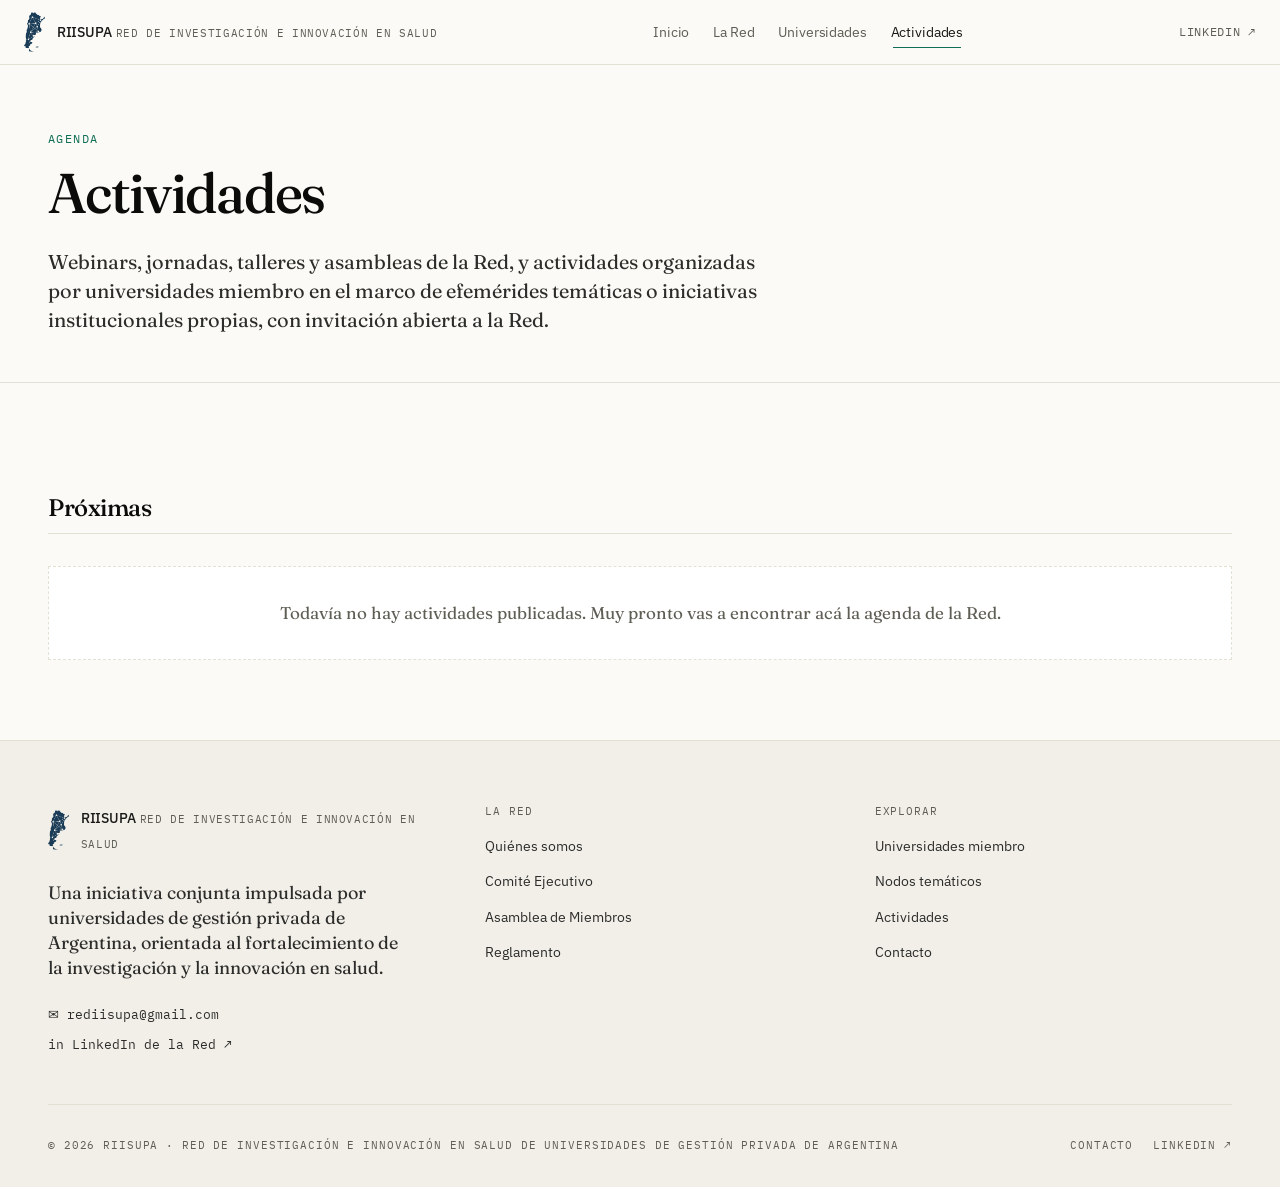
==== eventos.html @ 46e6772f "Portal de visibilidad: contenido real de la Red (nov. 2026) Aplica el documento "Web de RIISUPA" y l" ====
<!doctype html>
<html lang="es-AR">
<head>
  <meta charset="UTF-8" />
  <meta name="viewport" content="width=device-width, initial-scale=1.0" />
  <link rel="icon" type="image/svg+xml" href="favicon.svg" />
  <meta name="theme-color" content="#0C447C" />
  <title>Actividades · RIISUPA</title>
  <meta name="description" content="Agenda de RIISUPA: webinars, jornadas, talleres y asambleas de la Red, y efemérides e iniciativas institucionales de las universidades miembro." />

  <meta property="og:type" content="website" />
  <meta property="og:title" content="Actividades · RIISUPA" />
  <meta property="og:description" content="Agenda de RIISUPA: webinars, jornadas, talleres y asambleas de la Red, y efemérides e iniciativas institucionales de las universidades miembro." />
  <meta property="og:locale" content="es_AR" />
  <meta property="og:site_name" content="RIISUPA" />

  <meta name="twitter:card" content="summary" />
  <meta name="twitter:title" content="Actividades · RIISUPA" />
  <meta name="twitter:description" content="Agenda de RIISUPA: webinars, jornadas, talleres y asambleas de la Red, y efemérides e iniciativas institucionales de las universidades miembro." />

  <link rel="stylesheet" href="https://fonts.googleapis.com/css2?family=Fraunces:ital,opsz,wght@0,9..144,400;0,9..144,500;0,9..144,600;1,9..144,400&family=IBM+Plex+Mono:wght@400;500&family=IBM+Plex+Sans:ital,wght@0,400;0,500;0,600;1,400&display=swap" />
  <link rel="stylesheet" href="assets/css/riisupa.css" />
</head>
<body>

  <a href="#main" class="skip-link">Saltar al contenido principal</a>

  <div data-slot="header"></div>

  <main id="main">

    <header class="page-header">
      <div class="container">
        <p class="eyebrow">Agenda</p>
        <h1 class="display-lg text-balance">Actividades</h1>
        <p class="lead">
          Webinars, jornadas, talleres y asambleas de la Red, y actividades organizadas por universidades miembro en el marco de efemérides temáticas o iniciativas institucionales propias, con invitación abierta a la Red.
        </p>
      </div>
    </header>

    <section class="filters" id="filtros-bloque" hidden>
      <div class="container">
        <form id="filtros-eventos" style="--filter-count: 3;" class="filters-inner" onsubmit="event.preventDefault();" role="search" aria-label="Filtrar actividades">
          <div class="filter-field">
            <label for="busqueda">Buscar por título o palabra clave</label>
            <input type="search" id="busqueda" name="busqueda" placeholder="Ej.: salud mental, jornada..." autocomplete="off" />
          </div>
          <div class="filter-field">
            <label for="tipo">Tipo</label>
            <select id="tipo" name="tipo">
              <option value="">Todos</option>
            </select>
          </div>
          <div class="filter-field">
            <label for="modalidad">Modalidad</label>
            <select id="modalidad" name="modalidad">
              <option value="">Todas</option>
            </select>
          </div>
          <button type="button" id="reset-filtros" class="filter-reset">Limpiar</button>
        </form>
      </div>
    </section>

    <section class="section" style="padding-top: 2rem; border-bottom: 0;">
      <div class="container">
        <p class="results-meta" id="resultados-meta"></p>

        <div id="seccion-proximos">
          <div class="section-divider-eventos">
            <h2>Próximas</h2>
          </div>
          <div id="resultados-proximos" style="display: flex; flex-direction: column; gap: 1rem;"></div>
        </div>

        <div id="seccion-pasados" style="margin-top: 4rem;" hidden>
          <div class="section-divider-eventos">
            <h2>Archivo</h2>
            <span class="metadata">Actividades realizadas</span>
          </div>
          <div id="resultados-pasados" style="display: flex; flex-direction: column; gap: 1rem;"></div>
        </div>
      </div>
    </section>

  </main>

  <div data-slot="footer"></div>

  <script src="assets/js/data.js"></script>
  <script src="assets/js/riisupa.js"></script>
  <script>
    RIISUPA_UI.mount('eventos');

    const { escapeHTML, normalize, getUniversidad } = RIISUPA.helpers;
    const eventos = [...RIISUPA.eventos];
    const ahora = new Date();
    const linkStyle = 'font-family: var(--font-mono); font-size: 0.75rem; text-transform: uppercase; letter-spacing: 0.06em; color: var(--primary-800);';

    /* Opciones de filtros a partir de los datos cargados */
    function llenarSelect(id, valores, labels) {
      const select = document.getElementById(id);
      [...new Set(valores.filter(Boolean))].forEach(v => {
        const opt = document.createElement('option');
        opt.value = v;
        opt.textContent = labels[v] || v;
        select.appendChild(opt);
      });
    }
    llenarSelect('tipo', eventos.map(e => e.tipo), RIISUPA.tipoEventoLabels);
    llenarSelect('modalidad', eventos.map(e => e.modalidad), RIISUPA.modalidadLabels);

    function renderEvento(e, esPasado) {
      const f = RIISUPA_UI.partesFecha(e.fechaInicio);
      const organizador = e.organizador ? getUniversidad(e.organizador) : null;

      let badgeDias = '';
      if (!esPasado) {
        const dias = RIISUPA_UI.diasHasta(e.fechaInicio);
        const label = dias <= 0 ? 'Hoy' : dias === 1 ? 'Mañana' : `en ${dias} días`;
        badgeDias = `<span class="dias-restantes ${dias <= 14 ? 'urgente' : ''}">${label}</span>`;
      }

      const acciones = [];
      if (!esPasado && e.linkInscripcion) acciones.push(`<a href="${e.linkInscripcion}" target="_blank" rel="noopener" style="${linkStyle}">Inscribirse ↗</a>`);
      if (esPasado && e.linkVideo) acciones.push(`<a href="${e.linkVideo}" target="_blank" rel="noopener" style="${linkStyle}">Ver grabación ↗</a>`);
      if (esPasado && e.linkMateriales) acciones.push(`<a href="${e.linkMateriales}" target="_blank" rel="noopener" style="${linkStyle}">Materiales ↗</a>`);

      return `
        <article class="evento-card" id="${e.id}">
          <div class="evento-fecha-block ${esPasado ? 'pasado' : ''}">
            <div class="evento-fecha-dia">${f.dia}</div>
            <div class="evento-fecha-mes">${f.mes}</div>
            <div class="evento-fecha-anio">${f.anio}</div>
          </div>
          <div>
            <div class="evento-body-head">
              <span class="tag tag-primary">${RIISUPA.tipoEventoLabels[e.tipo] || escapeHTML(e.tipo)}</span>
              ${e.modalidad ? `<span class="tag">${RIISUPA.modalidadLabels[e.modalidad] || escapeHTML(e.modalidad)}</span>` : ''}
              ${!esPasado && e.estado === 'confirmado' ? '<span class="tag tag-accent">Confirmado</span>' : ''}
              ${badgeDias}
            </div>
            <h3 class="evento-titulo">${escapeHTML(e.titulo)}</h3>
            ${e.resumen ? `<p class="evento-resumen">${escapeHTML(e.resumen)}</p>` : ''}
            <div class="evento-meta">
              <span class="evento-meta-item">${RIISUPA_UI.formatoFechaHora(e.fechaInicio)}</span>
              ${e.duracionMinutos ? `<span class="evento-meta-item">${e.duracionMinutos} minutos</span>` : ''}
              ${e.ubicacion ? `<span class="evento-meta-item">${escapeHTML(e.ubicacion)}</span>` : ''}
              ${organizador ? `<span class="evento-meta-item">Organiza: ${escapeHTML(organizador.sigla)}</span>` : ''}
              ${acciones.length ? `<span style="margin-left: auto;">${acciones.join(' · ')}</span>` : ''}
            </div>
          </div>
        </article>
      `;
    }

    function filtrar(datos, state) {
      return datos.filter(e => {
        if (state.busqueda) {
          const q = normalize(state.busqueda);
          if (!normalize(e.titulo + ' ' + (e.resumen || '')).includes(q)) return false;
        }
        if (state.tipo && e.tipo !== state.tipo) return false;
        if (state.modalidad && e.modalidad !== state.modalidad) return false;
        return true;
      });
    }

    function renderAll(filtrados) {
      const porFecha = (a, b) => RIISUPA_UI.parseFecha(a.fechaInicio) - RIISUPA_UI.parseFecha(b.fechaInicio);
      const proximos = filtrados.filter(e => RIISUPA_UI.esProximo(e, ahora)).sort(porFecha);
      const pasados = filtrados.filter(e => !RIISUPA_UI.esProximo(e, ahora) && e.estado !== 'cancelado').sort((a, b) => porFecha(b, a));

      const vacio = eventos.length === 0
        ? 'Todavía no hay actividades publicadas. Muy pronto vas a encontrar acá la agenda de la Red.'
        : 'No hay actividades próximas que coincidan con la búsqueda.';
      document.getElementById('resultados-proximos').innerHTML = proximos.length
        ? proximos.map(e => renderEvento(e, false)).join('')
        : `<p class="lista-vacia">${vacio}</p>`;

      document.getElementById('resultados-pasados').innerHTML = pasados.map(e => renderEvento(e, true)).join('');
      document.getElementById('seccion-pasados').hidden = pasados.length === 0;

      document.getElementById('resultados-meta').innerHTML = eventos.length
        ? `<strong>${proximos.length}</strong> próximas · <strong>${pasados.length}</strong> en archivo`
        : '';
    }

    /* Los filtros solo se muestran cuando hay actividades cargadas */
    document.getElementById('filtros-bloque').hidden = eventos.length === 0;

    const selects = document.querySelectorAll('#filtros-eventos select, #filtros-eventos input[type="search"]');
    function aplicar() {
      const state = {};
      selects.forEach(el => { state[el.name] = el.value; });
      renderAll(filtrar(eventos, state));
    }
    selects.forEach(el => el.addEventListener('input', aplicar));
    document.getElementById('reset-filtros').addEventListener('click', () => {
      selects.forEach(el => { el.value = ''; });
      aplicar();
    });
    aplicar();

    RIISUPA_UI.scrollToHash();
  </script>
</body>
</html>
---- assets/css/riisupa.css ----
/* -----------------------------------------------------------------------
   RIISUPA — estilos compartidos
   Red de Investigación e Innovación en Salud de Universidades
   de gestión Privada de Argentina
   ----------------------------------------------------------------------- */

:root {
  --surface: #FBFAF6;
  --surface-raised: #FFFFFF;
  --surface-muted: #F1EFE8;
  --ink-900: #0B0B0A;
  --ink-800: #1A1A19;
  --ink-700: #2C2C2A;
  --ink-600: #444442;
  --ink-500: #5F5E55;
  --ink-400: #8F8C7F;
  --ink-300: #C9C5B4;
  --ink-200: #E3E0D4;
  --ink-100: #F1EFE8;

  --primary-900: #042C53;
  --primary-800: #0C447C;
  --primary-600: #185FA5;
  --primary-400: #378ADD;
  --primary-200: #85B7EB;
  --primary-100: #B5D4F4;
  --primary-50:  #E6F1FB;

  --accent-800: #085041;
  --accent-600: #0F6E56;
  --accent-400: #1D9E75;
  --accent-100: #9FE1CB;
  --accent-50:  #E1F5EE;

  --amber-800: #854F0B;
  --amber-600: #BA7517;
  --amber-50:  #FAEEDA;

  --coral-800: #712B13;
  --coral-50:  #FAECE7;

  --rule: #E3E0D4;

  --radius-sm: 4px;
  --radius-md: 8px;
  --radius-lg: 12px;

  --font-serif: "Fraunces", "Georgia", ui-serif, serif;
  --font-sans: "IBM Plex Sans", ui-sans-serif, system-ui, -apple-system, sans-serif;
  --font-mono: "IBM Plex Mono", ui-monospace, "SF Mono", Menlo, monospace;

  --container: 1280px;
  --container-narrow: 760px;
}

* { box-sizing: border-box; }

[hidden] { display: none !important; }

html {
  font-family: var(--font-sans);
  color: var(--ink-800);
  background: var(--surface);
  -webkit-font-smoothing: antialiased;
  -moz-osx-font-smoothing: grayscale;
  text-rendering: optimizeLegibility;
  scroll-behavior: smooth;
}

body {
  margin: 0;
  line-height: 1.6;
  font-size: 16px;
  min-height: 100vh;
  display: flex;
  flex-direction: column;
}

main { flex: 1; }

h1, h2, h3, h4 {
  font-family: var(--font-serif);
  letter-spacing: -0.02em;
  font-weight: 500;
  color: var(--ink-900);
  margin: 0;
  line-height: 1.1;
}

p { margin: 0; }

a {
  color: var(--primary-800);
  text-decoration: underline;
  text-decoration-thickness: 1px;
  text-underline-offset: 3px;
  transition: color 180ms ease;
}

a:hover { color: var(--accent-600); }

button, select, input, textarea {
  font-family: inherit;
  font-size: inherit;
}

::selection {
  background: var(--accent-50);
  color: var(--accent-800);
}

/* -----------------------------------------------------------------------
   Skip link & accesibilidad
   ----------------------------------------------------------------------- */

.skip-link {
  position: absolute;
  left: -9999px;
  top: 0;
  background: var(--primary-800);
  color: white;
  padding: 0.75rem 1rem;
  z-index: 100;
  text-decoration: none;
}

.skip-link:focus {
  left: 1rem;
  top: 1rem;
}

/* -----------------------------------------------------------------------
   Header
   ----------------------------------------------------------------------- */

.site-header {
  position: sticky;
  top: 0;
  z-index: 40;
  border-bottom: 1px solid var(--ink-200);
  background: rgba(251, 250, 246, 0.88);
  backdrop-filter: saturate(180%) blur(12px);
  -webkit-backdrop-filter: saturate(180%) blur(12px);
}

.header-inner {
  max-width: var(--container);
  margin: 0 auto;
  padding: 0 1.5rem;
  height: 4rem;
  display: flex;
  align-items: center;
  justify-content: space-between;
  gap: 2rem;
}

.brand {
  display: flex;
  align-items: center;
  gap: 0.75rem;
  text-decoration: none;
  color: inherit;
}

.brand:hover { color: inherit; }

.brand-mark {
  display: block;
  height: 40px;
  width: auto;
  flex-shrink: 0;
}

.brand-name {
  font-size: 0.875rem;
  font-weight: 500;
  letter-spacing: -0.01em;
  color: var(--ink-800);
  line-height: 1.2;
}

.brand-tagline {
  font-family: var(--font-mono);
  font-size: 0.6875rem;
  text-transform: uppercase;
  letter-spacing: 0.06em;
  color: var(--ink-500);
  line-height: 1.3;
}

.brand-text { display: block; }

.brand-text .brand-tagline { display: none; }

@media (min-width: 768px) {
  .brand-text .brand-tagline { display: inline; }
}

.main-nav {
  display: none;
}

@media (min-width: 1024px) {
  .main-nav {
    display: flex;
    gap: 0.25rem;
    align-items: center;
  }
}

.main-nav a {
  display: block;
  padding: 0.5rem 0.625rem;
  font-size: 0.875rem;
  color: var(--ink-500);
  text-decoration: none;
  letter-spacing: -0.01em;
  transition: color 150ms ease;
  white-space: nowrap;
}

.main-nav a:hover,
.main-nav a[aria-current="page"] {
  color: var(--ink-800);
}

.main-nav a[aria-current="page"] {
  position: relative;
}

.main-nav a[aria-current="page"]::after {
  content: "";
  position: absolute;
  left: 0.75rem;
  right: 0.75rem;
  bottom: 0.2rem;
  height: 1px;
  background: var(--accent-600);
}

.header-actions {
  display: none;
  align-items: center;
  gap: 0.75rem;
}

@media (min-width: 1024px) {
  .header-actions { display: flex; }
}

.menu-toggle {
  display: inline-flex;
  align-items: center;
  justify-content: center;
  width: 40px;
  height: 40px;
  background: transparent;
  border: 0;
  cursor: pointer;
  color: var(--ink-800);
}

@media (min-width: 1024px) {
  .menu-toggle { display: none; }
}

.mobile-nav {
  display: none;
  border-top: 1px solid var(--ink-200);
  padding: 1rem 1.5rem;
}

.mobile-nav.is-open { display: block; }

@media (min-width: 1024px) {
  .mobile-nav.is-open { display: none; }
}

.mobile-nav ul {
  list-style: none;
  padding: 0;
  margin: 0;
  display: flex;
  flex-direction: column;
  gap: 0.25rem;
}

.mobile-nav a {
  display: block;
  padding: 0.5rem 0;
  color: var(--ink-700);
  text-decoration: none;
  font-size: 0.9375rem;
}

.mobile-nav a[aria-current="page"] { color: var(--primary-800); }

/* -----------------------------------------------------------------------
   Contenedores
   ----------------------------------------------------------------------- */

.container {
  max-width: var(--container);
  margin: 0 auto;
  padding: 0 1.5rem;
}

@media (min-width: 768px) {
  .container { padding: 0 2rem; }
}

@media (min-width: 1024px) {
  .container { padding: 0 3rem; }
}

.container-narrow {
  max-width: var(--container-narrow);
  margin: 0 auto;
  padding: 0 1.5rem;
}

/* -----------------------------------------------------------------------
   Tipografía editorial
   ----------------------------------------------------------------------- */

.display-xl {
  font-family: var(--font-serif);
  font-size: clamp(2.75rem, 6vw, 5rem);
  line-height: 0.98;
  letter-spacing: -0.035em;
  font-weight: 500;
  margin: 0;
}

.display-lg {
  font-family: var(--font-serif);
  font-size: clamp(2rem, 4.5vw, 3.5rem);
  line-height: 1.05;
  letter-spacing: -0.03em;
  font-weight: 500;
  margin: 0;
}

.display-md {
  font-family: var(--font-serif);
  font-size: clamp(1.625rem, 3vw, 2.25rem);
  line-height: 1.15;
  letter-spacing: -0.02em;
  font-weight: 500;
  margin: 0;
}

.eyebrow {
  font-family: var(--font-mono);
  font-size: 0.75rem;
  text-transform: uppercase;
  letter-spacing: 0.12em;
  color: var(--accent-600);
  margin: 0;
}

.metadata {
  font-family: var(--font-mono);
  font-size: 0.6875rem;
  text-transform: uppercase;
  letter-spacing: 0.08em;
  color: var(--ink-500);
  margin: 0;
}

.lead {
  font-family: var(--font-serif);
  font-size: 1.25rem;
  line-height: 1.45;
  color: var(--ink-700);
  text-wrap: pretty;
}

.italic-accent {
  font-style: italic;
  color: var(--accent-600);
}

/* -----------------------------------------------------------------------
   Hero (home)
   ----------------------------------------------------------------------- */

.hero {
  border-bottom: 1px solid var(--ink-200);
  padding: 6rem 0;
  position: relative;
  overflow: hidden;
}

.hero-inner { max-width: 900px; }

.hero-cta {
  display: flex;
  flex-wrap: wrap;
  gap: 0.75rem;
  margin-top: 2.5rem;
}

.stats-grid {
  margin-top: 4rem;
  padding-top: 2.5rem;
  border-top: 1px solid var(--ink-200);
  display: grid;
  gap: 2rem;
  grid-template-columns: repeat(auto-fit, minmax(200px, 1fr));
}

.stat-number {
  font-family: var(--font-serif);
  font-size: clamp(2rem, 4.5vw, 3rem);
  color: var(--primary-800);
  font-weight: 500;
  letter-spacing: -0.03em;
  line-height: 1;
}

.stat-label {
  margin-top: 0.5rem;
  font-family: var(--font-mono);
  font-size: 0.75rem;
  text-transform: uppercase;
  letter-spacing: 0.08em;
  color: var(--ink-500);
}

/* -----------------------------------------------------------------------
   Secciones
   ----------------------------------------------------------------------- */

.section {
  padding: 5rem 0;
  border-bottom: 1px solid var(--ink-200);
}

.section-dark {
  background: var(--primary-900);
  color: var(--primary-50);
  border-bottom: 0;
}

.section-dark .eyebrow { color: var(--accent-100); }
.section-dark h2 { color: white; }
.section-dark p { color: var(--primary-100); }

.section-header {
  display: flex;
  align-items: flex-end;
  justify-content: space-between;
  gap: 1.5rem;
  margin-bottom: 2.5rem;
  flex-wrap: wrap;
}

.section-link {
  font-family: var(--font-mono);
  font-size: 0.75rem;
  text-transform: uppercase;
  letter-spacing: 0.08em;
  color: var(--ink-500);
  text-decoration: none;
}

.section-link:hover { color: var(--primary-800); }

.page-header {
  border-bottom: 1px solid var(--ink-200);
  padding: 4rem 0 3rem;
}

.page-header .eyebrow { margin-bottom: 1rem; }
.page-header .lead { margin-top: 1.5rem; max-width: 720px; }

/* -----------------------------------------------------------------------
   Grids de cards
   ----------------------------------------------------------------------- */

.grid {
  display: grid;
  gap: 1rem;
  grid-template-columns: 1fr;
}

@media (min-width: 640px) {
  .grid { grid-template-columns: repeat(2, 1fr); }
}

@media (min-width: 1024px) {
  .grid { grid-template-columns: repeat(3, 1fr); }
}

.grid-two {
  display: grid;
  gap: 3rem;
  grid-template-columns: 1fr;
}

@media (min-width: 1024px) {
  .grid-two { grid-template-columns: 1fr 2fr; }
}

/* -----------------------------------------------------------------------
   Cards
   ----------------------------------------------------------------------- */

.card {
  background: var(--surface-raised);
  border: 1px solid var(--rule);
  padding: 1.5rem;
  text-decoration: none;
  color: inherit;
  display: block;
  transition: border-color 180ms ease, transform 180ms ease;
}

.card:hover {
  border-color: var(--primary-400);
  color: inherit;
}

.card.as-link:hover { cursor: pointer; }

.card-head {
  display: flex;
  align-items: flex-start;
  justify-content: space-between;
  gap: 1rem;
}

.card-title {
  font-family: var(--font-serif);
  font-size: 1.25rem;
  line-height: 1.2;
  letter-spacing: -0.02em;
  color: var(--ink-900);
  margin: 0.5rem 0 0;
}

.card-description {
  margin-top: 0.75rem;
  font-size: 0.9375rem;
  line-height: 1.55;
  color: var(--ink-600);
  display: -webkit-box;
  -webkit-line-clamp: 3;
  -webkit-box-orient: vertical;
  overflow: hidden;
}

.card-meta {
  margin-top: 1.25rem;
  padding-top: 1rem;
  border-top: 1px solid var(--rule);
  display: grid;
  grid-template-columns: 1fr 1fr;
  gap: 0.75rem 1rem;
}

.card-meta dt {
  font-family: var(--font-mono);
  font-size: 0.6875rem;
  text-transform: uppercase;
  letter-spacing: 0.08em;
  color: var(--ink-500);
  margin: 0;
}

.card-meta dd {
  margin: 0.125rem 0 0;
  font-size: 0.875rem;
  color: var(--ink-700);
}

.card-avatar {
  width: 56px;
  height: 56px;
  border-radius: 50%;
  background: var(--primary-50);
  color: var(--primary-800);
  display: flex;
  align-items: center;
  justify-content: center;
  font-family: var(--font-serif);
  font-size: 1.125rem;
  font-weight: 500;
  flex-shrink: 0;
}

.card-tags {
  margin-top: 1rem;
  display: flex;
  flex-wrap: wrap;
  gap: 0.375rem;
}

/* -----------------------------------------------------------------------
   Tags / pills
   ----------------------------------------------------------------------- */

.tag {
  display: inline-flex;
  align-items: center;
  gap: 0.375rem;
  background: var(--surface-raised);
  border: 1px solid var(--ink-200);
  padding: 0.125rem 0.625rem;
  font-family: var(--font-mono);
  font-size: 0.6875rem;
  text-transform: uppercase;
  letter-spacing: 0.06em;
  color: var(--ink-600);
  border-radius: 999px;
}

.tag-primary {
  background: var(--primary-50);
  border-color: var(--primary-100);
  color: var(--primary-800);
}

.tag-accent {
  background: var(--accent-50);
  border-color: var(--accent-100);
  color: var(--accent-800);
}

.tag-amber {
  background: var(--amber-50);
  color: var(--amber-800);
  border-color: rgba(186, 117, 23, 0.3);
}

.tag-coral {
  background: var(--coral-50);
  color: var(--coral-800);
  border-color: rgba(216, 90, 48, 0.3);
}

/* -----------------------------------------------------------------------
   Botones
   ----------------------------------------------------------------------- */

.btn {
  display: inline-flex;
  align-items: center;
  gap: 0.5rem;
  padding: 0.75rem 1.25rem;
  font-size: 0.875rem;
  font-weight: 500;
  letter-spacing: -0.005em;
  text-decoration: none;
  border: 1px solid transparent;
  cursor: pointer;
  transition: background 150ms ease, color 150ms ease, border-color 150ms ease;
  white-space: nowrap;
}

.btn-primary {
  background: var(--primary-800);
  color: var(--primary-50);
}

.btn-primary:hover {
  background: var(--primary-900);
  color: white;
}

.btn-ghost {
  background: transparent;
  color: var(--ink-700);
  border-color: var(--ink-200);
}

.btn-ghost:hover {
  color: var(--ink-900);
  border-color: var(--ink-400);
}

.btn-light {
  background: var(--primary-50);
  color: var(--primary-800);
}

.btn-light:hover {
  background: white;
  color: var(--primary-900);
}

/* -----------------------------------------------------------------------
   Filtros
   ----------------------------------------------------------------------- */

.filters {
  background: var(--surface-raised);
  border-top: 1px solid var(--ink-200);
  border-bottom: 1px solid var(--ink-200);
  padding: 1.5rem 0;
  z-index: 30;
}

/* En pantallas chicas los filtros no quedan fijos: taparían media pantalla */
@media (min-width: 768px) {
  .filters {
    position: sticky;
    top: 4rem;
  }
}

.filters-inner {
  display: grid;
  gap: 1rem;
  align-items: end;
  grid-template-columns: 1fr;
}

@media (min-width: 768px) {
  .filters-inner {
    grid-template-columns: 1fr repeat(var(--filter-count, 3), minmax(150px, 1fr)) auto;
  }
}

.filter-field {
  display: flex;
  flex-direction: column;
  gap: 0.375rem;
}

.filter-field label {
  font-family: var(--font-mono);
  font-size: 0.6875rem;
  text-transform: uppercase;
  letter-spacing: 0.08em;
  color: var(--ink-500);
}

.filter-field select,
.filter-field input[type="search"] {
  width: 100%;
  padding: 0.625rem 0.875rem;
  font-size: 0.9375rem;
  background: var(--surface);
  border: 1px solid var(--ink-200);
  color: var(--ink-800);
  border-radius: var(--radius-sm);
  transition: border-color 150ms ease, box-shadow 150ms ease;
}

.filter-field select:focus,
.filter-field input[type="search"]:focus {
  outline: none;
  border-color: var(--primary-600);
  box-shadow: 0 0 0 3px var(--primary-50);
}

.filter-reset {
  background: transparent;
  border: 1px solid var(--ink-200);
  padding: 0.625rem 1rem;
  font-size: 0.875rem;
  color: var(--ink-600);
  cursor: pointer;
  border-radius: var(--radius-sm);
  transition: border-color 150ms ease, color 150ms ease;
}

.filter-reset:hover {
  border-color: var(--ink-400);
  color: var(--ink-800);
}

.results-meta {
  padding: 1rem 0;
  font-family: var(--font-mono);
  font-size: 0.75rem;
  text-transform: uppercase;
  letter-spacing: 0.08em;
  color: var(--ink-500);
}

.results-meta strong {
  color: var(--ink-800);
  font-weight: 500;
}

.empty-state {
  padding: 4rem 1rem;
  text-align: center;
  background: var(--surface-raised);
  border: 1px dashed var(--ink-200);
}

.empty-state p {
  font-family: var(--font-serif);
  font-size: 1.25rem;
  color: var(--ink-600);
}

/* -----------------------------------------------------------------------
   Footer
   ----------------------------------------------------------------------- */

.site-footer {
  background: var(--ink-100);
  border-top: 1px solid var(--ink-200);
  padding: 4rem 0 2rem;
}

.footer-grid {
  display: grid;
  gap: 3rem;
  grid-template-columns: 1fr;
}

@media (min-width: 1024px) {
  .footer-grid { grid-template-columns: 1fr 2fr; gap: 4rem; }
}

.footer-cols {
  display: grid;
  gap: 2rem;
  grid-template-columns: repeat(2, 1fr);
}

@media (min-width: 768px) {
  .footer-cols { grid-template-columns: repeat(2, 1fr); }
}

.footer-col h3 {
  font-family: var(--font-mono);
  font-size: 0.6875rem;
  text-transform: uppercase;
  letter-spacing: 0.08em;
  color: var(--ink-500);
  font-weight: 400;
  margin: 0 0 1rem;
}

.footer-col ul {
  list-style: none;
  padding: 0;
  margin: 0;
  display: flex;
  flex-direction: column;
  gap: 0.625rem;
}

.footer-col a {
  font-size: 0.875rem;
  color: var(--ink-700);
  text-decoration: none;
}

.footer-col a:hover { color: var(--primary-800); }

.footer-bottom {
  margin-top: 3rem;
  padding-top: 2rem;
  border-top: 1px solid var(--ink-200);
  display: flex;
  flex-wrap: wrap;
  justify-content: space-between;
  gap: 1rem;
  align-items: center;
}

.footer-bottom p,
.footer-bottom a {
  font-family: var(--font-mono);
  font-size: 0.6875rem;
  text-transform: uppercase;
  letter-spacing: 0.08em;
  color: var(--ink-500);
  text-decoration: none;
  margin: 0;
}

.footer-bottom a:hover { color: var(--ink-800); }

.footer-links {
  display: flex;
  flex-wrap: wrap;
  gap: 1.25rem;
}

.status-link {
  display: inline-flex;
  align-items: center;
  gap: 0.5rem;
}

.status-dot {
  width: 8px;
  height: 8px;
  border-radius: 50%;
  background: var(--accent-400);
}

.header-link {
  font-family: var(--font-mono);
  font-size: 0.75rem;
  text-transform: uppercase;
  letter-spacing: 0.06em;
  color: var(--ink-500);
  text-decoration: none;
}

.header-link:hover { color: var(--primary-800); }

.footer-contacto {
  margin-top: 1.5rem;
  display: flex;
  flex-direction: column;
  gap: 0.625rem;
}

.footer-contacto a {
  font-family: var(--font-mono);
  font-size: 0.8125rem;
  color: var(--ink-700);
  text-decoration: none;
  display: inline-flex;
  align-items: center;
  gap: 0.5rem;
}

.footer-contacto a:hover { color: var(--primary-800); }

.footer-tagline {
  font-family: var(--font-serif);
  font-size: 1.125rem;
  line-height: 1.4;
  color: var(--ink-700);
  margin-top: 1.5rem;
  max-width: 360px;
}

/* -----------------------------------------------------------------------
   Página individual (universidad, investigador, proyecto)
   ----------------------------------------------------------------------- */

.entity-header {
  padding: 4rem 0 3rem;
  border-bottom: 1px solid var(--ink-200);
}

.entity-dl {
  margin-top: 2.5rem;
  padding-top: 2rem;
  border-top: 1px solid var(--ink-200);
  display: grid;
  gap: 1.5rem;
  grid-template-columns: repeat(auto-fit, minmax(160px, 1fr));
}

.entity-dl dt {
  font-family: var(--font-mono);
  font-size: 0.6875rem;
  text-transform: uppercase;
  letter-spacing: 0.08em;
  color: var(--ink-500);
  margin: 0;
}

.entity-dl dd {
  margin: 0.375rem 0 0;
  font-family: var(--font-serif);
  font-size: 1.125rem;
  color: var(--ink-800);
  line-height: 1.3;
}

.entity-dl dd small {
  display: block;
  font-family: var(--font-sans);
  font-size: 0.8125rem;
  color: var(--ink-500);
  margin-top: 0.125rem;
}

/* -----------------------------------------------------------------------
   Mission / vision / values
   ----------------------------------------------------------------------- */

.mvv {
  display: grid;
  gap: 2rem;
  grid-template-columns: 1fr;
  margin-top: 2.5rem;
}

@media (min-width: 640px) {
  .mvv { grid-template-columns: repeat(2, 1fr); }
}

.mvv > :last-child { grid-column: 1 / -1; }

@media (min-width: 640px) {
  .mvv > :last-child {
    grid-column: 1 / -1;
  }
}

/* -----------------------------------------------------------------------
   Utilidades
   ----------------------------------------------------------------------- */

.sr-only {
  position: absolute;
  width: 1px; height: 1px;
  padding: 0; margin: -1px;
  overflow: hidden;
  clip: rect(0,0,0,0);
  border: 0;
}

.text-balance { text-wrap: balance; }
.text-pretty { text-wrap: pretty; }

.divider {
  height: 1px;
  background: var(--ink-200);
  border: 0;
  margin: 0;
}

@media (prefers-reduced-motion: reduce) {
  *, *::before, *::after {
    animation-duration: 0.01ms !important;
    transition-duration: 0.01ms !important;
    scroll-behavior: auto !important;
  }
}

/* -----------------------------------------------------------------------
   Nodos temáticos (portada)
   ----------------------------------------------------------------------- */

.section-intro {
  max-width: 720px;
  margin: -1rem 0 2rem;
  font-size: 1.0625rem;
  line-height: 1.6;
  color: var(--ink-600);
}

.nodos-grid {
  list-style: none;
  margin: 0;
  padding: 0;
  display: grid;
  gap: 1rem;
  grid-template-columns: 1fr;
}

@media (min-width: 640px) {
  .nodos-grid { grid-template-columns: repeat(2, 1fr); }
}

@media (min-width: 1024px) {
  .nodos-grid { grid-template-columns: repeat(4, 1fr); }
}

.nodo-card {
  background: var(--surface-raised);
  border: 1px solid var(--rule);
  border-top: 3px solid var(--primary-800);
  padding: 1.25rem 1.5rem 1.5rem;
  display: flex;
  flex-direction: column;
  gap: 0.75rem;
}

.nodo-num {
  font-family: var(--font-mono);
  font-size: 0.75rem;
  letter-spacing: 0.08em;
  color: var(--accent-600);
}

.nodo-nombre {
  font-family: var(--font-serif);
  font-size: 1.1875rem;
  line-height: 1.25;
  letter-spacing: -0.015em;
  font-weight: 500;
  color: var(--ink-900);
  margin: 0;
  text-wrap: balance;
}

/* -----------------------------------------------------------------------
   Mensaje de lista vacía (agenda, calendario)
   ----------------------------------------------------------------------- */

.lista-vacia {
  padding: 2rem;
  text-align: center;
  color: var(--ink-500);
  font-family: var(--font-serif);
  font-size: 1.0625rem;
  background: var(--surface-raised);
  border: 1px dashed var(--ink-200);
}

/* -----------------------------------------------------------------------
   Actividades (portada y página de actividades)
   ----------------------------------------------------------------------- */

.evento-card {
  background: var(--surface-raised);
  border: 1px solid var(--rule);
  padding: 1.75rem;
  display: grid;
  gap: 1.5rem;
  grid-template-columns: auto 1fr;
  text-decoration: none;
  color: inherit;
  transition: border-color 180ms ease;
  align-items: start;
}

.evento-card:hover {
  border-color: var(--primary-400);
  color: inherit;
}

.evento-fecha-block {
  display: flex;
  flex-direction: column;
  align-items: center;
  padding: 0.875rem 1rem;
  background: var(--primary-50);
  min-width: 80px;
  text-align: center;
}

.evento-fecha-block.pasado {
  background: var(--surface-muted);
}

.evento-fecha-dia {
  font-family: var(--font-serif);
  font-size: 2rem;
  font-weight: 500;
  color: var(--primary-800);
  line-height: 1;
  letter-spacing: -0.03em;
}

.evento-fecha-block.pasado .evento-fecha-dia {
  color: var(--ink-500);
}

.evento-fecha-mes {
  font-family: var(--font-mono);
  font-size: 0.6875rem;
  text-transform: uppercase;
  letter-spacing: 0.08em;
  color: var(--primary-600);
  margin-top: 0.25rem;
}

.evento-fecha-block.pasado .evento-fecha-mes {
  color: var(--ink-500);
}

.evento-fecha-anio {
  font-family: var(--font-mono);
  font-size: 0.625rem;
  color: var(--ink-500);
  margin-top: 0.125rem;
}

.evento-body-head {
  display: flex;
  gap: 0.5rem;
  flex-wrap: wrap;
  align-items: center;
  margin-bottom: 0.75rem;
}

.evento-titulo {
  font-family: var(--font-serif);
  font-size: 1.25rem;
  line-height: 1.2;
  letter-spacing: -0.02em;
  color: var(--ink-900);
  margin: 0 0 0.75rem;
  font-weight: 500;
}

.evento-resumen {
  font-size: 0.9375rem;
  line-height: 1.55;
  color: var(--ink-600);
  margin: 0;
  display: -webkit-box;
  -webkit-line-clamp: 3;
  -webkit-box-orient: vertical;
  overflow: hidden;
}

.evento-meta {
  margin-top: 1rem;
  padding-top: 0.875rem;
  border-top: 1px solid var(--rule);
  display: flex;
  gap: 1.25rem;
  flex-wrap: wrap;
  align-items: center;
}

.evento-meta-item {
  display: flex;
  align-items: center;
  gap: 0.375rem;
  font-family: var(--font-mono);
  font-size: 0.6875rem;
  text-transform: uppercase;
  letter-spacing: 0.06em;
  color: var(--ink-500);
}

.evento-expositores {
  margin-top: 1rem;
  font-size: 0.875rem;
  color: var(--ink-700);
}

.dias-restantes {
  background: var(--accent-50);
  color: var(--accent-800);
  padding: 0.25rem 0.625rem;
  border-radius: 999px;
  font-family: var(--font-mono);
  font-size: 0.6875rem;
  font-weight: 500;
  letter-spacing: 0.02em;
}

.dias-restantes.urgente {
  background: var(--amber-50);
  color: var(--amber-800);
}

.section-divider-eventos {
  margin: 3rem 0 2rem;
  padding-bottom: 0.75rem;
  border-bottom: 1px solid var(--ink-200);
  display: flex;
  align-items: baseline;
  justify-content: space-between;
  gap: 1rem;
  flex-wrap: wrap;
}

.section-divider-eventos h2 {
  font-family: var(--font-serif);
  font-size: 1.5rem;
  font-weight: 500;
  letter-spacing: -0.02em;
  margin: 0;
}

@media (max-width: 479px) {
  .evento-card { padding: 1.25rem; gap: 1rem; }
  .evento-fecha-block { min-width: 64px; padding: 0.75rem; }
  .evento-fecha-dia { font-size: 1.625rem; }
}
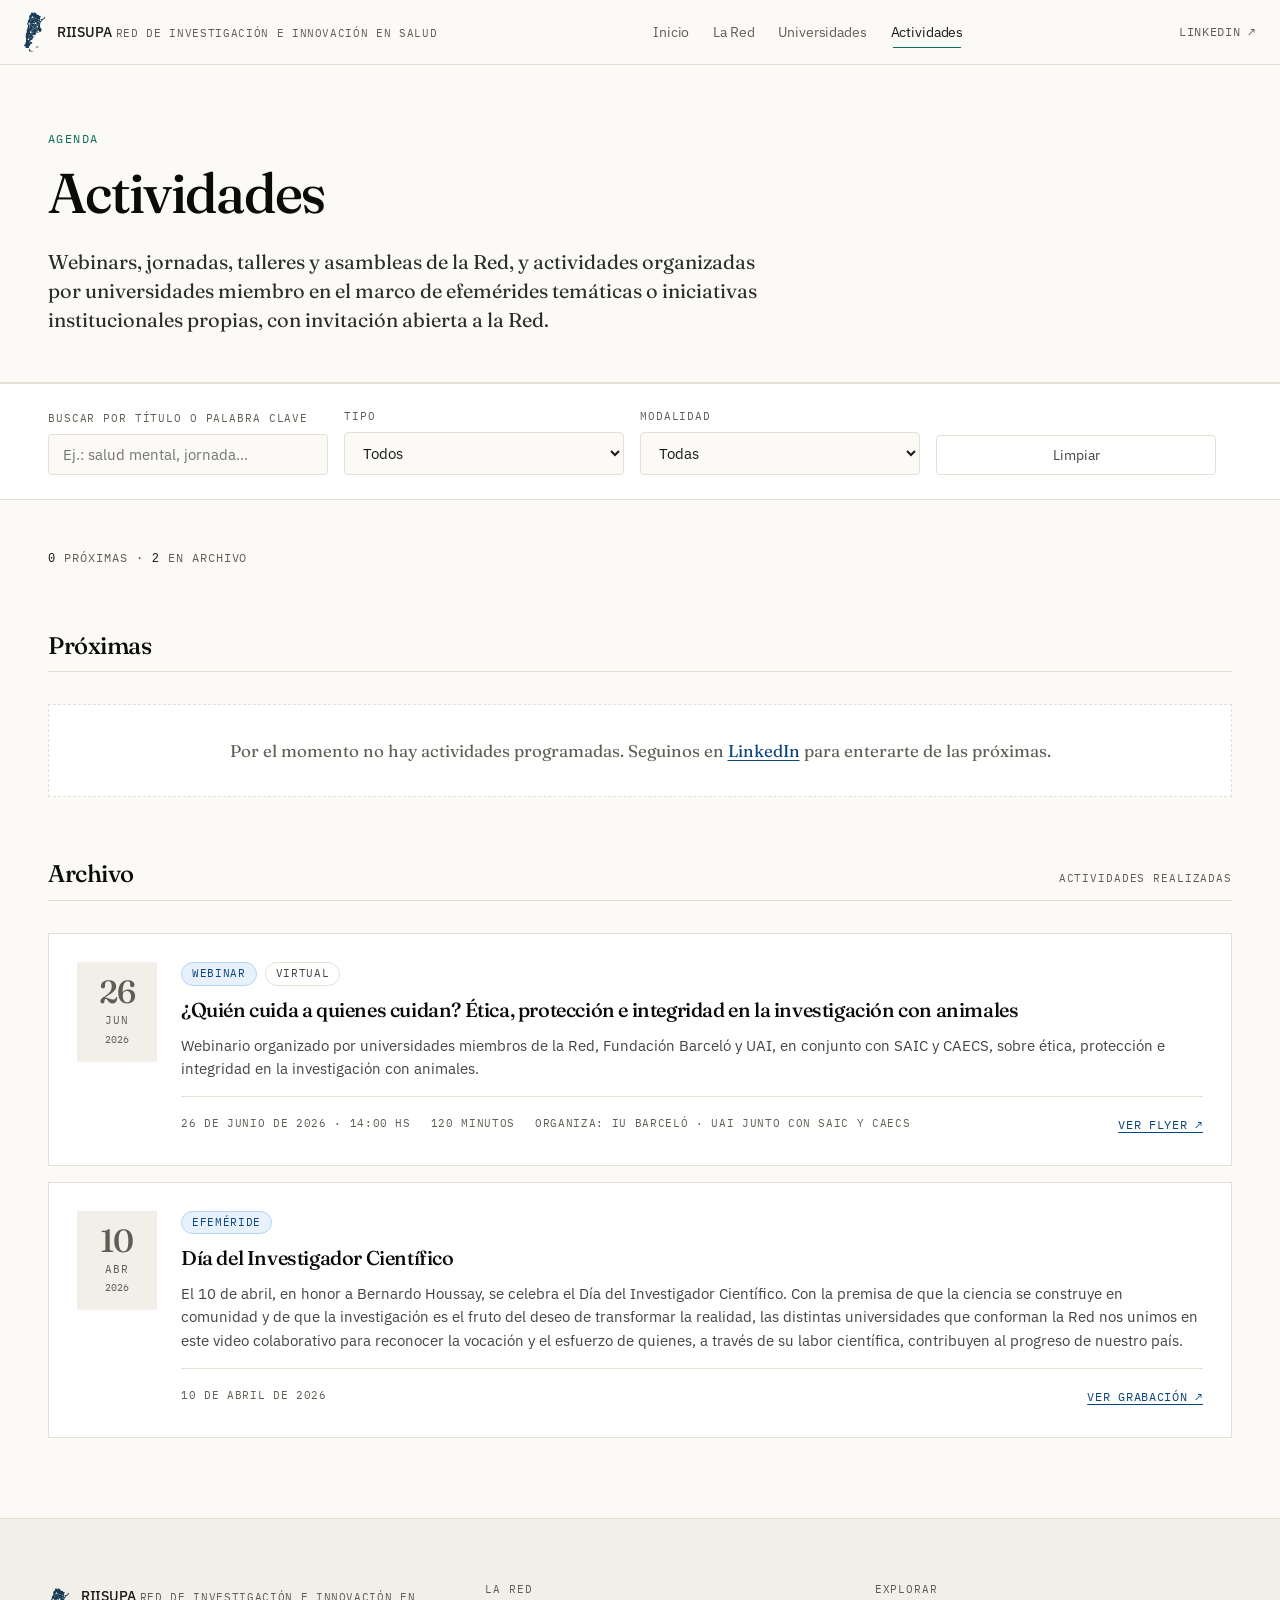
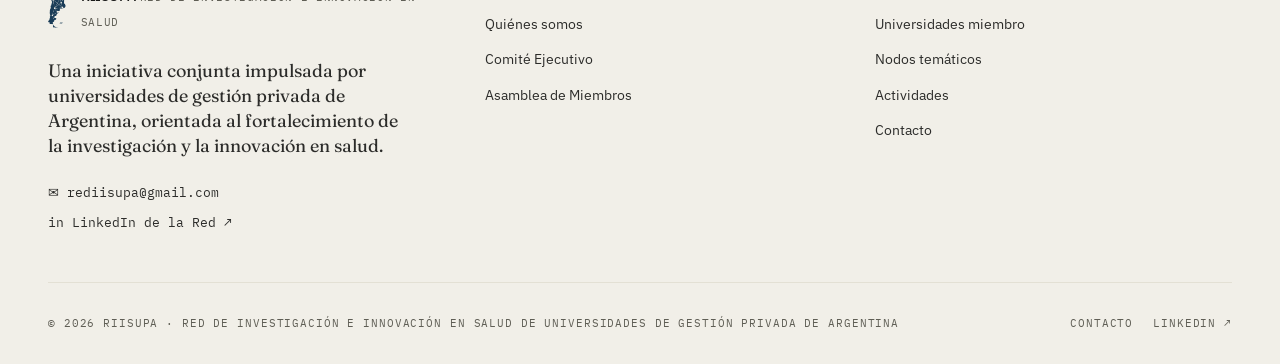
==== commit 20e8c865: "Actividades: Día del Investigador Científico y webinar de ética en investigación con animales - Día " ====
--- a/eventos.html
+++ b/eventos.html
@@ -93,7 +93,7 @@
   <script>
     RIISUPA_UI.mount('eventos');
 
-    const { escapeHTML, normalize, getUniversidad } = RIISUPA.helpers;
+    const { escapeHTML, normalize, organizadoresDe } = RIISUPA.helpers;
     const eventos = [...RIISUPA.eventos];
     const ahora = new Date();
     const linkStyle = 'font-family: var(--font-mono); font-size: 0.75rem; text-transform: uppercase; letter-spacing: 0.06em; color: var(--primary-800);';
@@ -113,7 +113,7 @@
 
     function renderEvento(e, esPasado) {
       const f = RIISUPA_UI.partesFecha(e.fechaInicio);
-      const organizador = e.organizador ? getUniversidad(e.organizador) : null;
+      const organizadores = organizadoresDe(e).map(u => u.sigla).join(' · ');
 
       let badgeDias = '';
       if (!esPasado) {
@@ -125,6 +125,7 @@
       const acciones = [];
       if (!esPasado && e.linkInscripcion) acciones.push(`<a href="${e.linkInscripcion}" target="_blank" rel="noopener" style="${linkStyle}">Inscribirse ↗</a>`);
       if (esPasado && e.linkVideo) acciones.push(`<a href="${e.linkVideo}" target="_blank" rel="noopener" style="${linkStyle}">Ver grabación ↗</a>`);
+      if (e.flyer) acciones.push(`<a href="${e.flyer}" target="_blank" rel="noopener" style="${linkStyle}">Ver flyer ↗</a>`);
       if (esPasado && e.linkMateriales) acciones.push(`<a href="${e.linkMateriales}" target="_blank" rel="noopener" style="${linkStyle}">Materiales ↗</a>`);
 
       return `
@@ -142,12 +143,12 @@
               ${badgeDias}
             </div>
             <h3 class="evento-titulo">${escapeHTML(e.titulo)}</h3>
-            ${e.resumen ? `<p class="evento-resumen">${escapeHTML(e.resumen)}</p>` : ''}
+            ${e.resumen ? `<p class="evento-resumen completo">${escapeHTML(e.resumen)}</p>` : ''}
             <div class="evento-meta">
               <span class="evento-meta-item">${RIISUPA_UI.formatoFechaHora(e.fechaInicio)}</span>
               ${e.duracionMinutos ? `<span class="evento-meta-item">${e.duracionMinutos} minutos</span>` : ''}
               ${e.ubicacion ? `<span class="evento-meta-item">${escapeHTML(e.ubicacion)}</span>` : ''}
-              ${organizador ? `<span class="evento-meta-item">Organiza: ${escapeHTML(organizador.sigla)}</span>` : ''}
+              ${organizadores ? `<span class="evento-meta-item">Organiza: ${escapeHTML(organizadores)}${e.coorganizan ? ' junto con ' + escapeHTML(e.coorganizan) : ''}</span>` : ''}
               ${acciones.length ? `<span style="margin-left: auto;">${acciones.join(' · ')}</span>` : ''}
             </div>
           </div>
@@ -167,14 +168,16 @@
       });
     }
 
-    function renderAll(filtrados) {
+    function renderAll(filtrados, hayFiltros) {
       const porFecha = (a, b) => RIISUPA_UI.parseFecha(a.fechaInicio) - RIISUPA_UI.parseFecha(b.fechaInicio);
       const proximos = filtrados.filter(e => RIISUPA_UI.esProximo(e, ahora)).sort(porFecha);
       const pasados = filtrados.filter(e => !RIISUPA_UI.esProximo(e, ahora) && e.estado !== 'cancelado').sort((a, b) => porFecha(b, a));
 
       const vacio = eventos.length === 0
         ? 'Todavía no hay actividades publicadas. Muy pronto vas a encontrar acá la agenda de la Red.'
-        : 'No hay actividades próximas que coincidan con la búsqueda.';
+        : hayFiltros
+          ? 'No hay actividades próximas que coincidan con la búsqueda.'
+          : `Por el momento no hay actividades programadas. Seguinos en <a href="${RIISUPA.contacto.linkedin}" target="_blank" rel="noopener">LinkedIn</a> para enterarte de las próximas.`;
       document.getElementById('resultados-proximos').innerHTML = proximos.length
         ? proximos.map(e => renderEvento(e, false)).join('')
         : `<p class="lista-vacia">${vacio}</p>`;
@@ -194,7 +197,7 @@
     function aplicar() {
       const state = {};
       selects.forEach(el => { state[el.name] = el.value; });
-      renderAll(filtrar(eventos, state));
+      renderAll(filtrar(eventos, state), Object.values(state).some(Boolean));
     }
     selects.forEach(el => el.addEventListener('input', aplicar));
     document.getElementById('reset-filtros').addEventListener('click', () => {
--- a/assets/css/riisupa.css
+++ b/assets/css/riisupa.css
@@ -133,6 +133,10 @@
    Header
    ----------------------------------------------------------------------- */
 
+/* El header se inserta dentro de <div data-slot="header">; sin esto, ese
+   div limita el "sticky" y el header se va con el scroll. */
+[data-slot="header"] { display: contents; }
+
 .site-header {
   position: sticky;
   top: 0;
@@ -1123,6 +1127,15 @@
   align-items: start;
 }
 
+.evento-card,
+#seccion-pasados { scroll-margin-top: 5rem; }
+
+/* En escritorio los filtros de Actividades quedan fijos debajo del header */
+@media (min-width: 768px) {
+  .evento-card,
+  #seccion-pasados { scroll-margin-top: 12rem; }
+}
+
 .evento-card:hover {
   border-color: var(--primary-400);
   color: inherit;
@@ -1214,6 +1227,13 @@
   align-items: center;
 }
 
+/* En la página Actividades el resumen se muestra completo */
+.evento-resumen.completo {
+  display: block;
+  -webkit-line-clamp: unset;
+  overflow: visible;
+}
+
 .evento-meta-item {
   display: flex;
   align-items: center;
